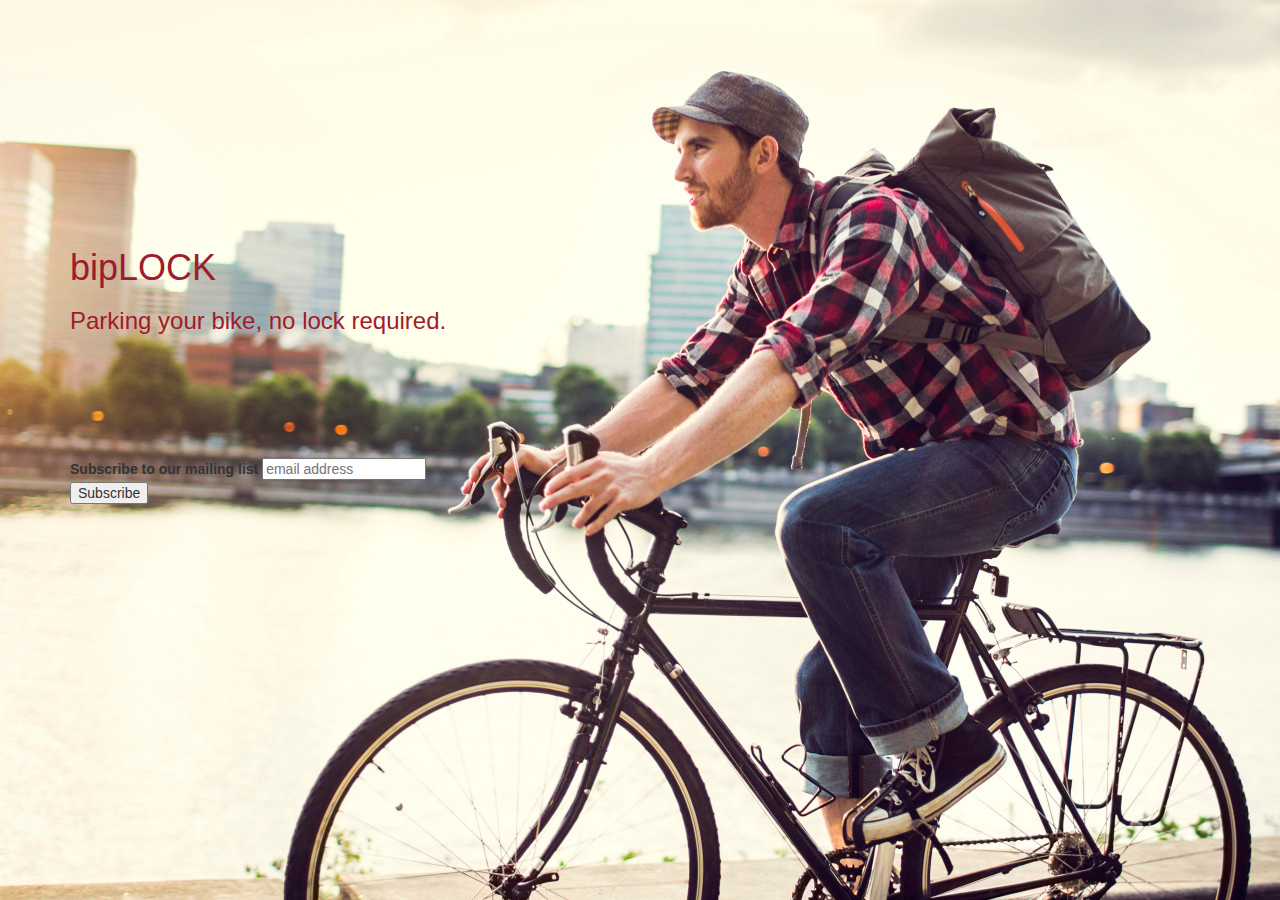
==== index.html @ f80c1394 "Transparency" ====
<!DOCTYPE html>
<html>
	<head>
		<title>My landing page</title>
		<link rel="stylesheet" type="text/css" href="style.css">
		<!-- Latest compiled and minified CSS -->
		<link rel="stylesheet" href="https://maxcdn.bootstrapcdn.com/bootstrap/3.3.5/css/bootstrap.min.css">
	</head>
	<body>
		<div class="container">
			<div class="row">
				<div class="col-md-12">
					<div class="intro-message">
						<h1>
							bipLOCK
						</h1>	
						<h3>
							Parking your bike, no lock required. 
						</h3>	
					</div>
				</div>
			</div>
			<div class="row">
				<div class="col-md-4 col-md-offset-0">
					<div class="signup-form">

						<!-- Begin MailChimp Signup Form -->
						<link href="//cdn-images.mailchimp.com/embedcode/slim-081711.css" rel="stylesheet" type="text/css">
						<style type="text/css">
							#mc_embed_signup{background: rgba(0,0,0 0.6); clear:left; font:14px Helvetica,Arial,sans-serif; }
							/* Add your own MailChimp form style overrides in your site stylesheet or in this style block.
							   We recommend moving this block and the preceding CSS link to the HEAD of your HTML file. */
						</style>
						<div id="mc_embed_signup">
						<form action="//github.us11.list-manage.com/subscribe/post?u=ce31e0e7756d1ac72ff3acaa8&amp;id=a365d40f00" method="post" id="mc-embedded-subscribe-form" name="mc-embedded-subscribe-form" class="validate" target="_blank" novalidate>
						    <div id="mc_embed_signup_scroll">
							<label for="mce-EMAIL">Subscribe to our mailing list</label>
							<input type="email" value="" name="EMAIL" class="email" id="mce-EMAIL" placeholder="email address" required>
						    <!-- real people should not fill this in and expect good things - do not remove this or risk form bot signups-->
						    <div style="position: absolute; left: -5000px;"><input type="text" name="b_ce31e0e7756d1ac72ff3acaa8_a365d40f00" tabindex="-1" value=""></div>
						    <div class="clear"><input type="submit" value="Subscribe" name="subscribe" id="mc-embedded-subscribe" class="button"></div>
						    </div>
						</form>
						</div>

						<!--End mc_embed_signup-->
					</div>
				</div>
			</div>
		</div>
	</body>
</html>
---- style.css ----
.intro-message {
	text-align: left;
	padding-top: 20%;
	padding-bottom: 10%;
	color: #9f1b2e;
}
body {
	background: url(BicycleCity.jpg) no-repeat top;
}
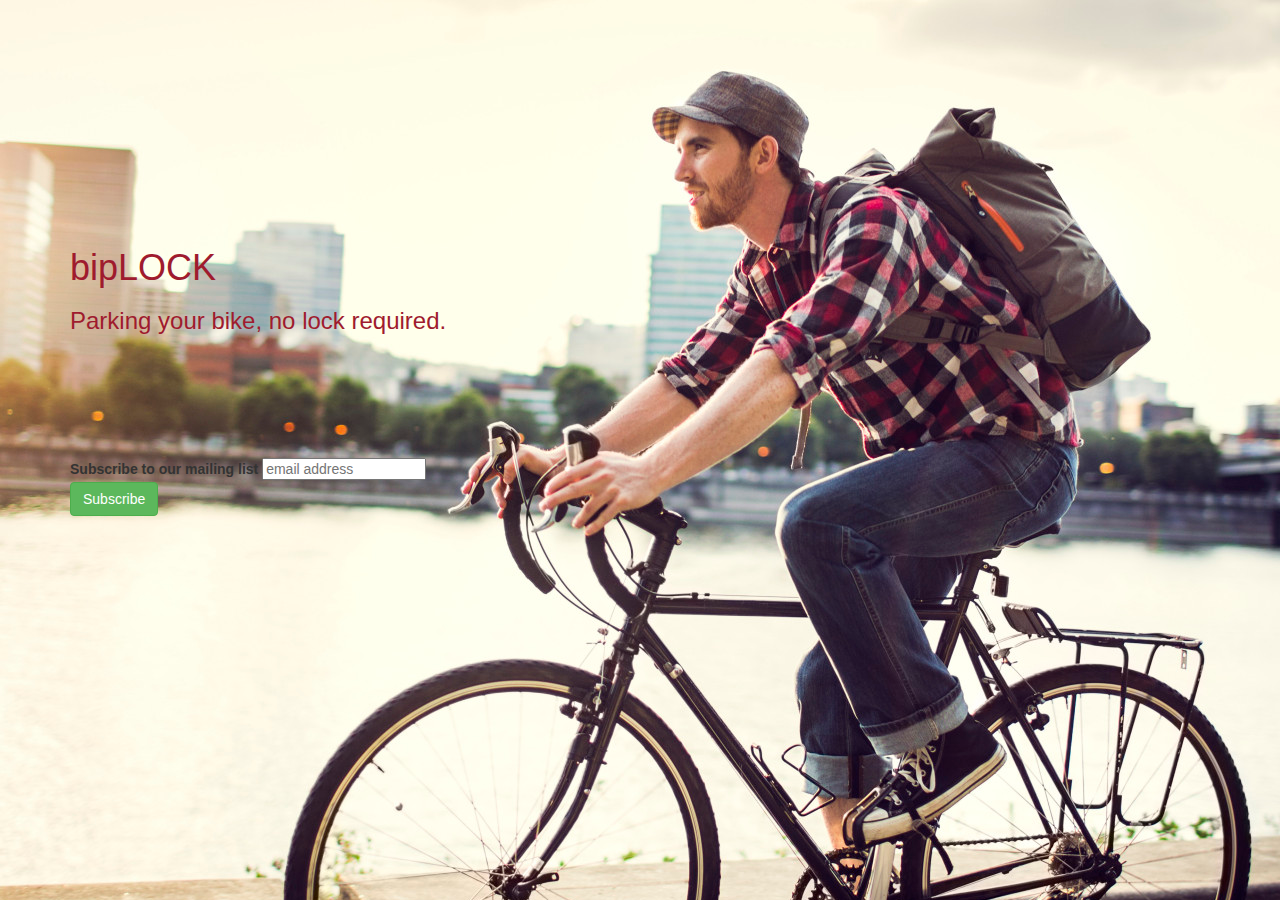
==== commit 81f38de4: "Button" ====
--- a/index.html
+++ b/index.html
@@ -25,7 +25,7 @@
 					<div class="signup-form">
 
 						<!-- Begin MailChimp Signup Form -->
-						<link href="//cdn-images.mailchimp.com/embedcode/slim-081711.css" rel="stylesheet" type="text/css">
+						<link href="http://cdn-images.mailchimp.com/embedcode/slim-081711.css" rel="stylesheet" type="text/css">
 						<style type="text/css">
 							#mc_embed_signup{background: rgba(0,0,0 0.6); clear:left; font:14px Helvetica,Arial,sans-serif; }
 							/* Add your own MailChimp form style overrides in your site stylesheet or in this style block.
@@ -38,7 +38,7 @@
 							<input type="email" value="" name="EMAIL" class="email" id="mce-EMAIL" placeholder="email address" required>
 						    <!-- real people should not fill this in and expect good things - do not remove this or risk form bot signups-->
 						    <div style="position: absolute; left: -5000px;"><input type="text" name="b_ce31e0e7756d1ac72ff3acaa8_a365d40f00" tabindex="-1" value=""></div>
-						    <div class="clear"><input type="submit" value="Subscribe" name="subscribe" id="mc-embedded-subscribe" class="button"></div>
+						    <div class="clear"><input type="submit" value="Subscribe" name="subscribe" id="mc-embedded-subscribe" class="btn btn-success"></div>
 						    </div>
 						</form>
 						</div>
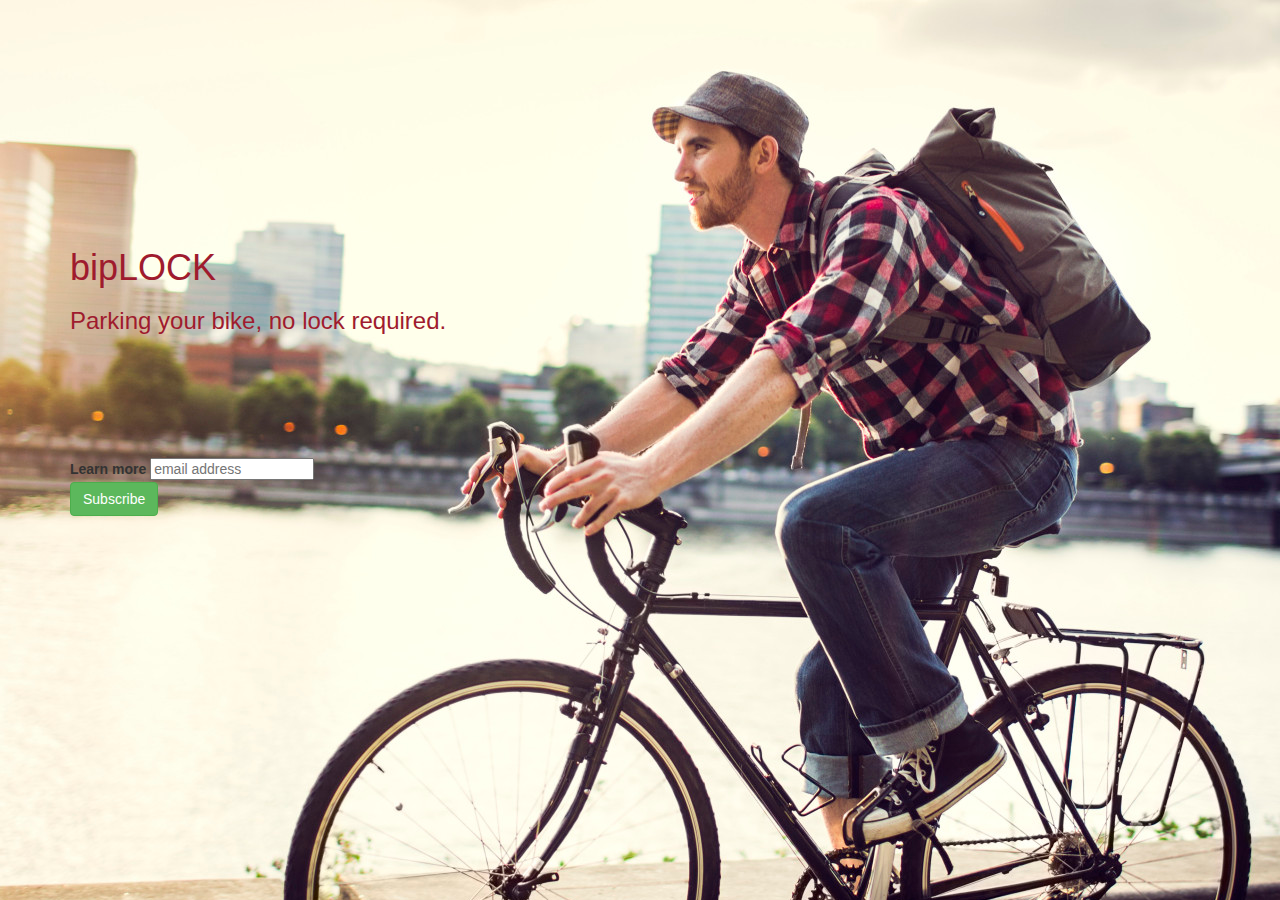
==== commit cf476a51: "Mailing List Change" ====
--- a/index.html
+++ b/index.html
@@ -34,7 +34,7 @@
 						<div id="mc_embed_signup">
 						<form action="//github.us11.list-manage.com/subscribe/post?u=ce31e0e7756d1ac72ff3acaa8&amp;id=a365d40f00" method="post" id="mc-embedded-subscribe-form" name="mc-embedded-subscribe-form" class="validate" target="_blank" novalidate>
 						    <div id="mc_embed_signup_scroll">
-							<label for="mce-EMAIL">Subscribe to our mailing list</label>
+							<label for="mce-EMAIL">Learn more</label>
 							<input type="email" value="" name="EMAIL" class="email" id="mce-EMAIL" placeholder="email address" required>
 						    <!-- real people should not fill this in and expect good things - do not remove this or risk form bot signups-->
 						    <div style="position: absolute; left: -5000px;"><input type="text" name="b_ce31e0e7756d1ac72ff3acaa8_a365d40f00" tabindex="-1" value=""></div>
--- a/style.css
+++ b/style.css
@@ -2,8 +2,14 @@
 	text-align: left;
 	padding-top: 20%;
 	padding-bottom: 10%;
+	padding-left: -50%;
 	color: #9f1b2e;
+}
+h1 {
+  font-weight: bold;
+  color: #9f1b2e;
+  font-size: 50px;
 }
 body {
 	background: url(BicycleCity.jpg) no-repeat top;
-}+}
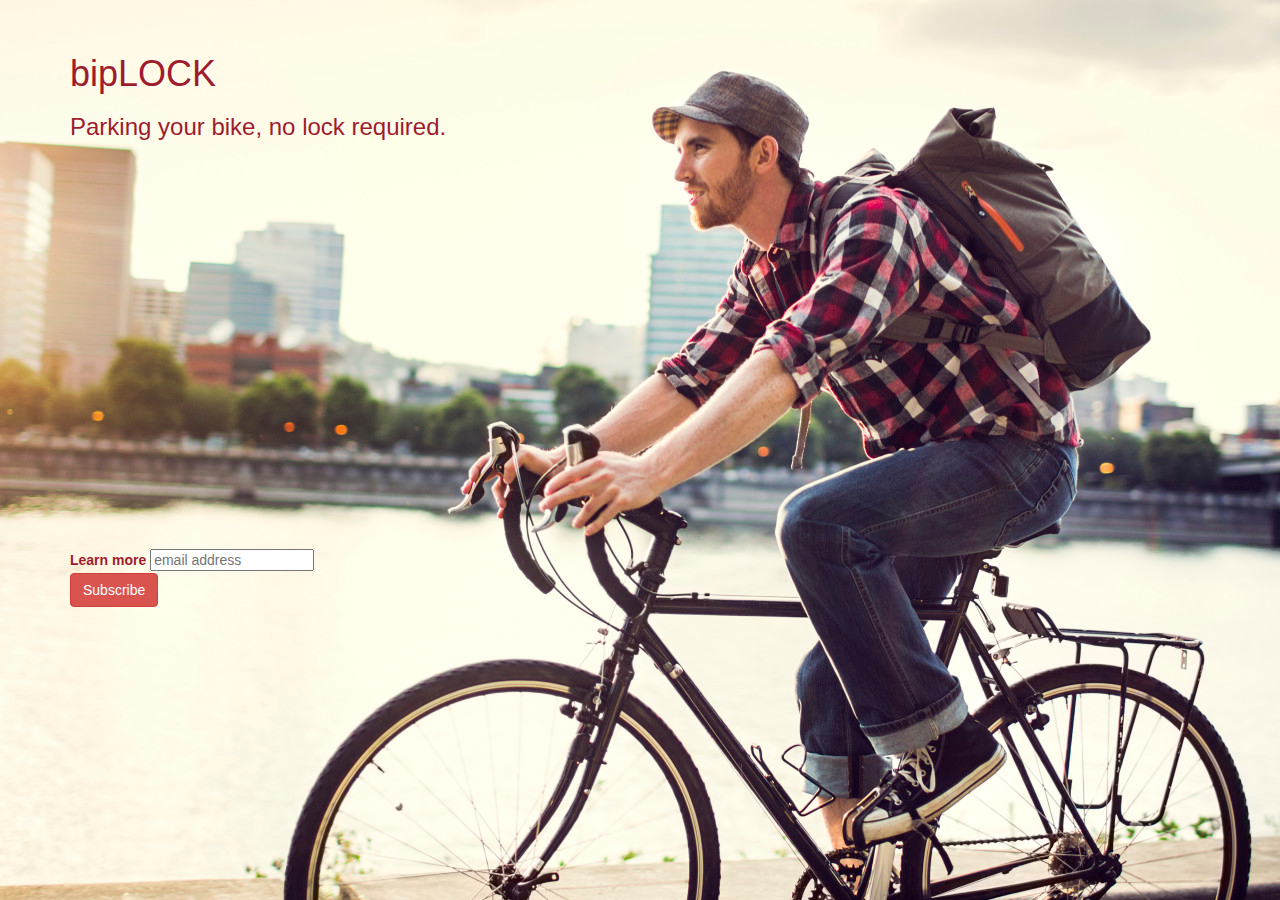
==== commit 97ec48d1: "change text column" ====
--- a/index.html
+++ b/index.html
@@ -38,7 +38,7 @@
 							<input type="email" value="" name="EMAIL" class="email" id="mce-EMAIL" placeholder="email address" required>
 						    <!-- real people should not fill this in and expect good things - do not remove this or risk form bot signups-->
 						    <div style="position: absolute; left: -5000px;"><input type="text" name="b_ce31e0e7756d1ac72ff3acaa8_a365d40f00" tabindex="-1" value=""></div>
-						    <div class="clear"><input type="submit" value="Subscribe" name="subscribe" id="mc-embedded-subscribe" class="btn btn-success"></div>
+						    <div class="clear"><input type="submit" value="Subscribe" name="subscribe" id="mc-embedded-subscribe" class="btn btn-danger"></div>
 						    </div>
 						</form>
 						</div>
--- a/style.css
+++ b/style.css
@@ -1,15 +1,12 @@
 .intro-message {
 	text-align: left;
-	padding-top: 20%;
-	padding-bottom: 10%;
-	padding-left: -50%;
+	padding-top: 3%;
+	padding-bottom: 35%;
 	color: #9f1b2e;
-}
-h1 {
-  font-weight: bold;
-  color: #9f1b2e;
-  font-size: 50px;
 }
 body {
 	background: url(BicycleCity.jpg) no-repeat top;
 }
+.signup-form {
+	color: #9f1b2e;
+}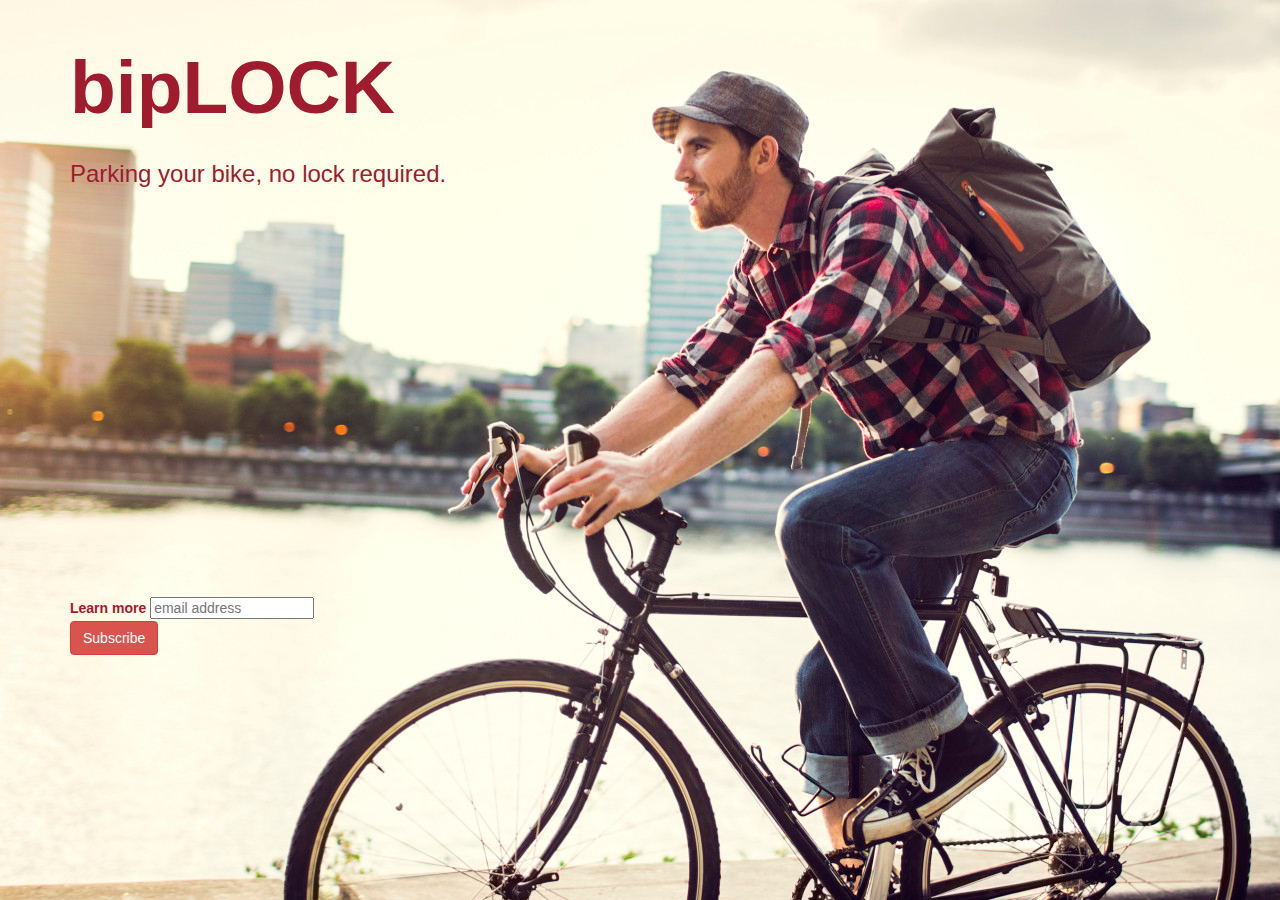
==== commit f27aef6b: "Font Fun" ====
--- a/index.html
+++ b/index.html
@@ -11,9 +11,9 @@
 			<div class="row">
 				<div class="col-md-12">
 					<div class="intro-message">
-						<h1>
+						<p>
 							bipLOCK
-						</h1>	
+						</p>	
 						<h3>
 							Parking your bike, no lock required. 
 						</h3>	
--- a/style.css
+++ b/style.css
@@ -7,6 +7,12 @@
 body {
 	background: url(BicycleCity.jpg) no-repeat top;
 }
+p {
+	font-size: 75px;
+	font-family: "Arial";
+	font-weight: bold;
+}
+
 .signup-form {
 	color: #9f1b2e;
 }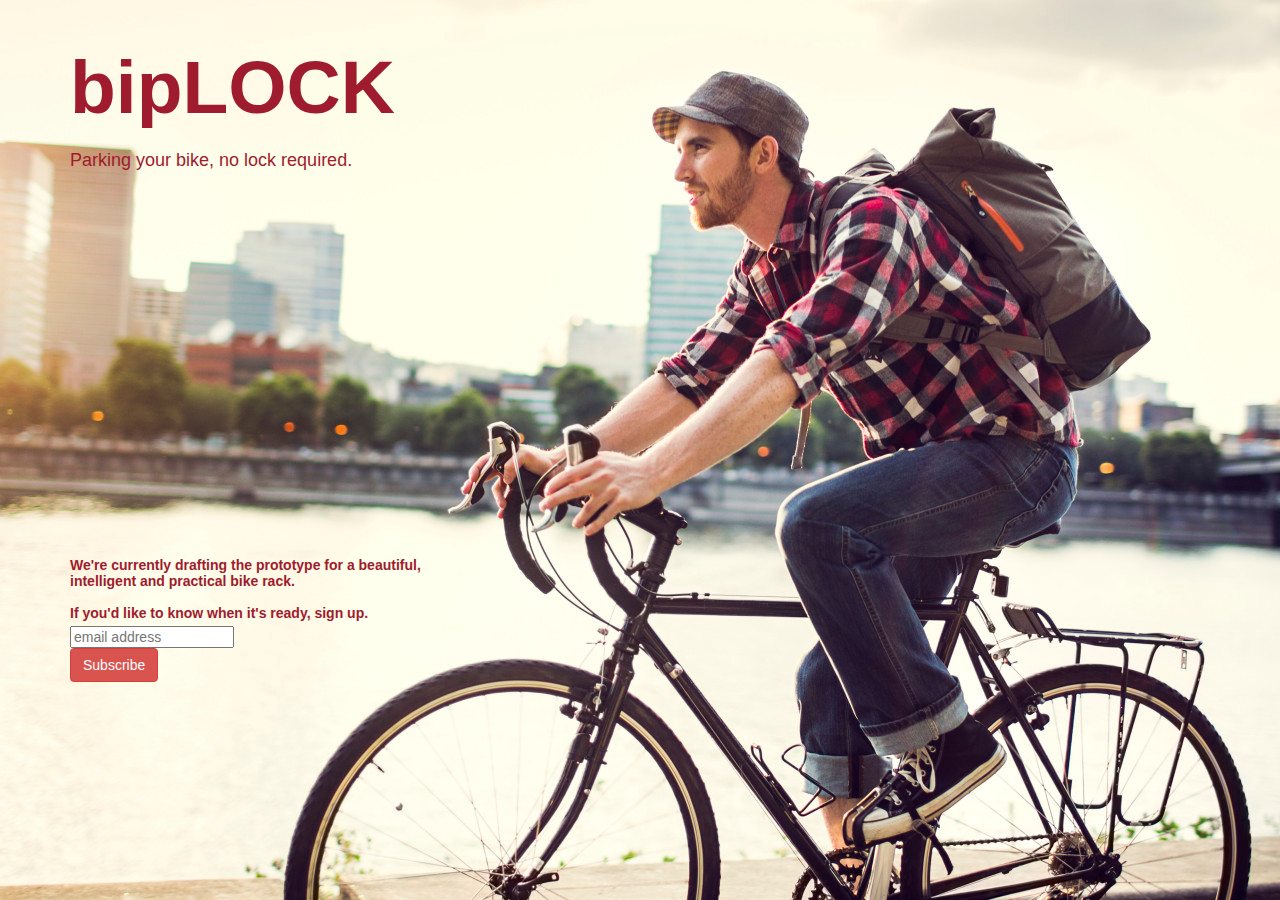
==== commit eff182e0: "newsletter text change" ====
--- a/index.html
+++ b/index.html
@@ -1,10 +1,10 @@
 <!DOCTYPE html>
 <html>
 	<head>
-		<title>My landing page</title>
-		<link rel="stylesheet" type="text/css" href="style.css">
+		<title>bipLock</title>
 		<!-- Latest compiled and minified CSS -->
 		<link rel="stylesheet" href="https://maxcdn.bootstrapcdn.com/bootstrap/3.3.5/css/bootstrap.min.css">
+		<link rel="stylesheet" type="text/css" href="style.css">
 	</head>
 	<body>
 		<div class="container">
@@ -14,9 +14,9 @@
 						<p>
 							bipLOCK
 						</p>	
-						<h3>
+						<h4>
 							Parking your bike, no lock required. 
-						</h3>	
+						</h4>	
 					</div>
 				</div>
 			</div>
@@ -34,7 +34,7 @@
 						<div id="mc_embed_signup">
 						<form action="//github.us11.list-manage.com/subscribe/post?u=ce31e0e7756d1ac72ff3acaa8&amp;id=a365d40f00" method="post" id="mc-embedded-subscribe-form" name="mc-embedded-subscribe-form" class="validate" target="_blank" novalidate>
 						    <div id="mc_embed_signup_scroll">
-							<label for="mce-EMAIL">Learn more</label>
+							<label for="mce-EMAIL">We're currently drafting the prototype for a beautiful, intelligent and practical bike rack. </br> </br> If you'd like to know when it's ready, sign up. </label>
 							<input type="email" value="" name="EMAIL" class="email" id="mce-EMAIL" placeholder="email address" required>
 						    <!-- real people should not fill this in and expect good things - do not remove this or risk form bot signups-->
 						    <div style="position: absolute; left: -5000px;"><input type="text" name="b_ce31e0e7756d1ac72ff3acaa8_a365d40f00" tabindex="-1" value=""></div>
--- a/style.css
+++ b/style.css
@@ -1,7 +1,8 @@
 .intro-message {
 	text-align: left;
 	padding-top: 3%;
-	padding-bottom: 35%;
+	padding-bottom: 33%;
+	padding-left: -10%;
 	color: #9f1b2e;
 }
 body {
@@ -13,6 +14,9 @@
 	font-weight: bold;
 }
 
+
 .signup-form {
 	color: #9f1b2e;
-}+		
+}
+
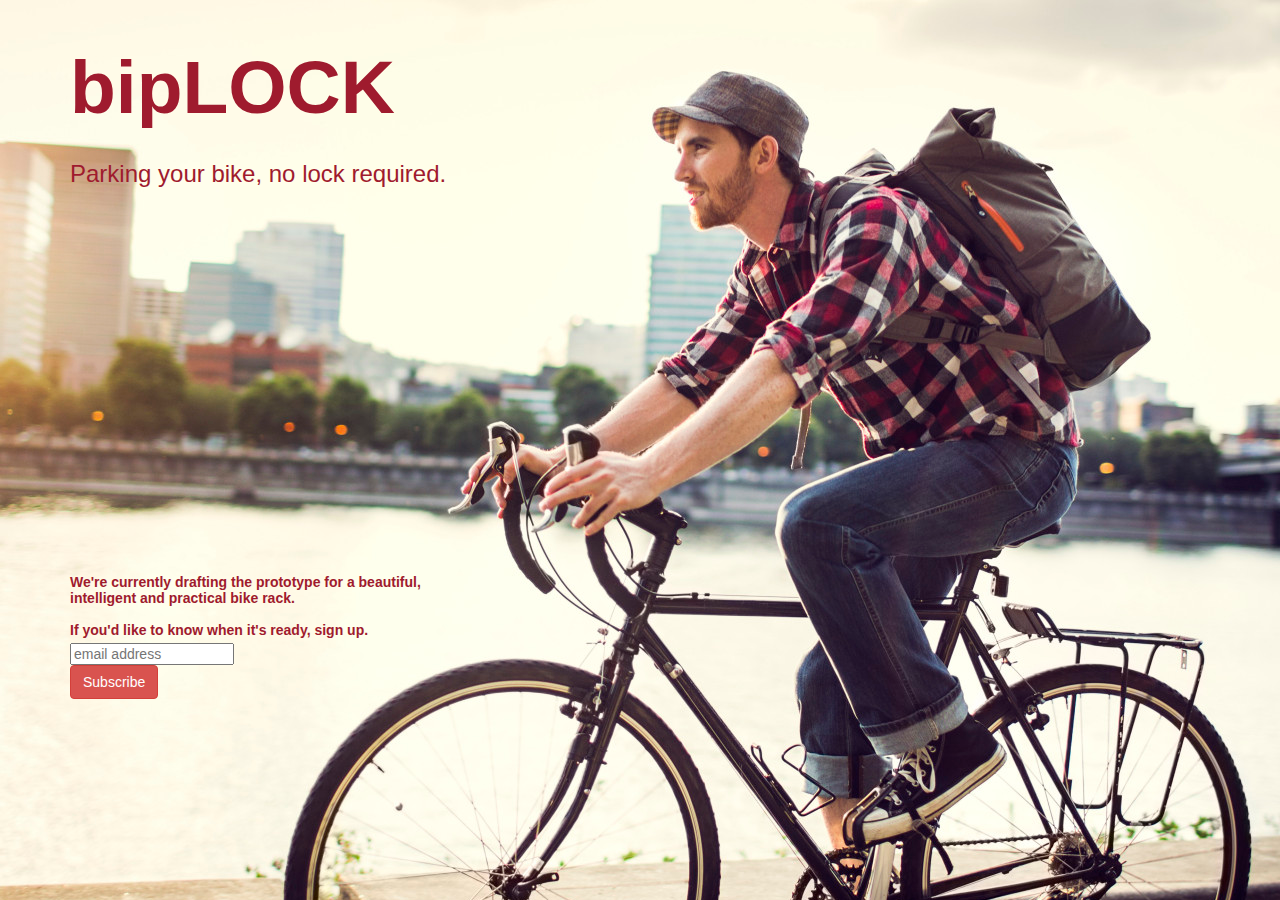
==== commit b4e1731e: "heading" ====
--- a/index.html
+++ b/index.html
@@ -14,9 +14,9 @@
 						<p>
 							bipLOCK
 						</p>	
-						<h4>
+						<h3>
 							Parking your bike, no lock required. 
-						</h4>	
+						</h3>	
 					</div>
 				</div>
 			</div>
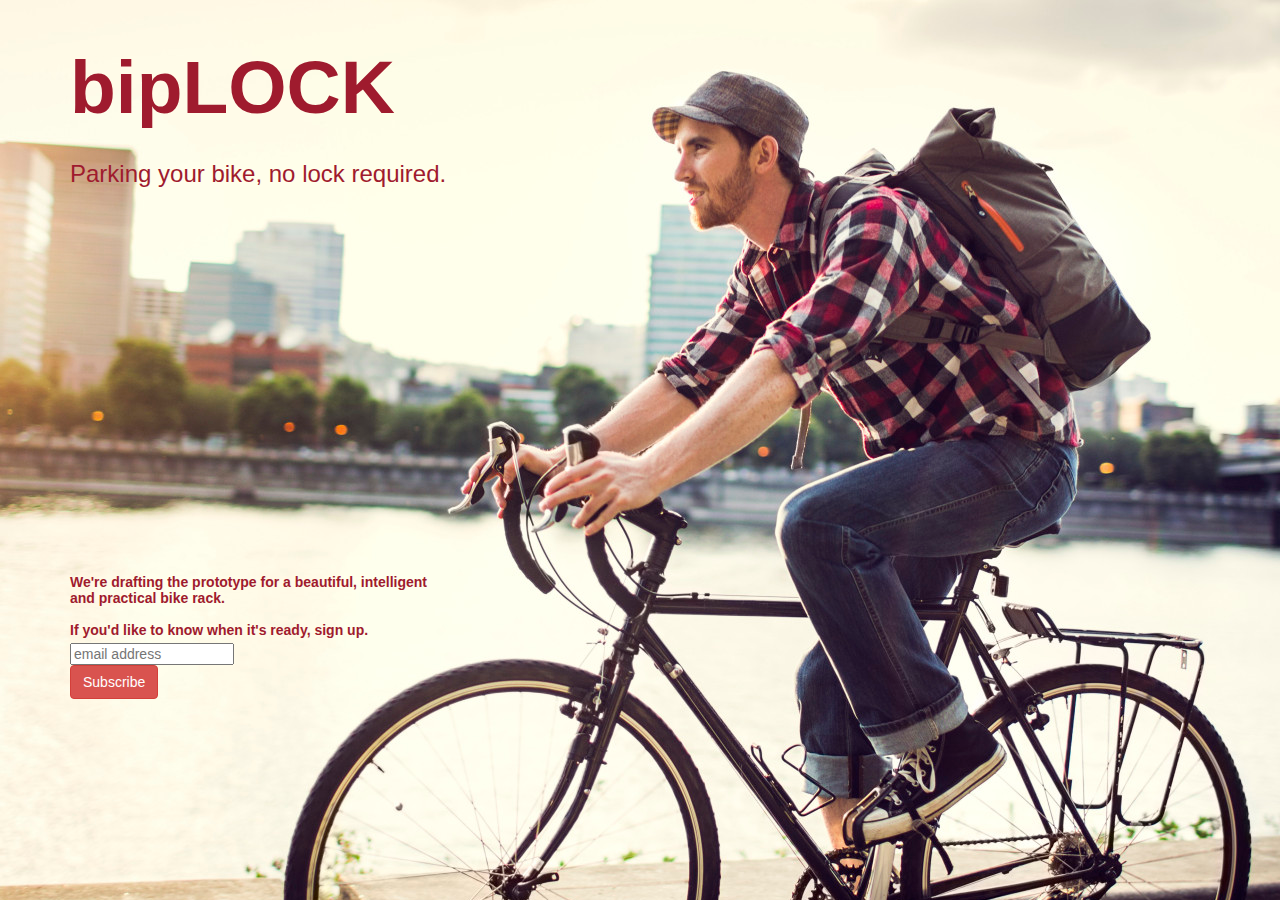
==== commit 68d20334: "change sign up message" ====
--- a/index.html
+++ b/index.html
@@ -34,7 +34,7 @@
 						<div id="mc_embed_signup">
 						<form action="//github.us11.list-manage.com/subscribe/post?u=ce31e0e7756d1ac72ff3acaa8&amp;id=a365d40f00" method="post" id="mc-embedded-subscribe-form" name="mc-embedded-subscribe-form" class="validate" target="_blank" novalidate>
 						    <div id="mc_embed_signup_scroll">
-							<label for="mce-EMAIL">We're currently drafting the prototype for a beautiful, intelligent and practical bike rack. </br> </br> If you'd like to know when it's ready, sign up. </label>
+							<label for="mce-EMAIL">We're drafting the prototype for a beautiful, intelligent and practical bike rack. </br> </br> If you'd like to know when it's ready, sign up. </label>
 							<input type="email" value="" name="EMAIL" class="email" id="mce-EMAIL" placeholder="email address" required>
 						    <!-- real people should not fill this in and expect good things - do not remove this or risk form bot signups-->
 						    <div style="position: absolute; left: -5000px;"><input type="text" name="b_ce31e0e7756d1ac72ff3acaa8_a365d40f00" tabindex="-1" value=""></div>
